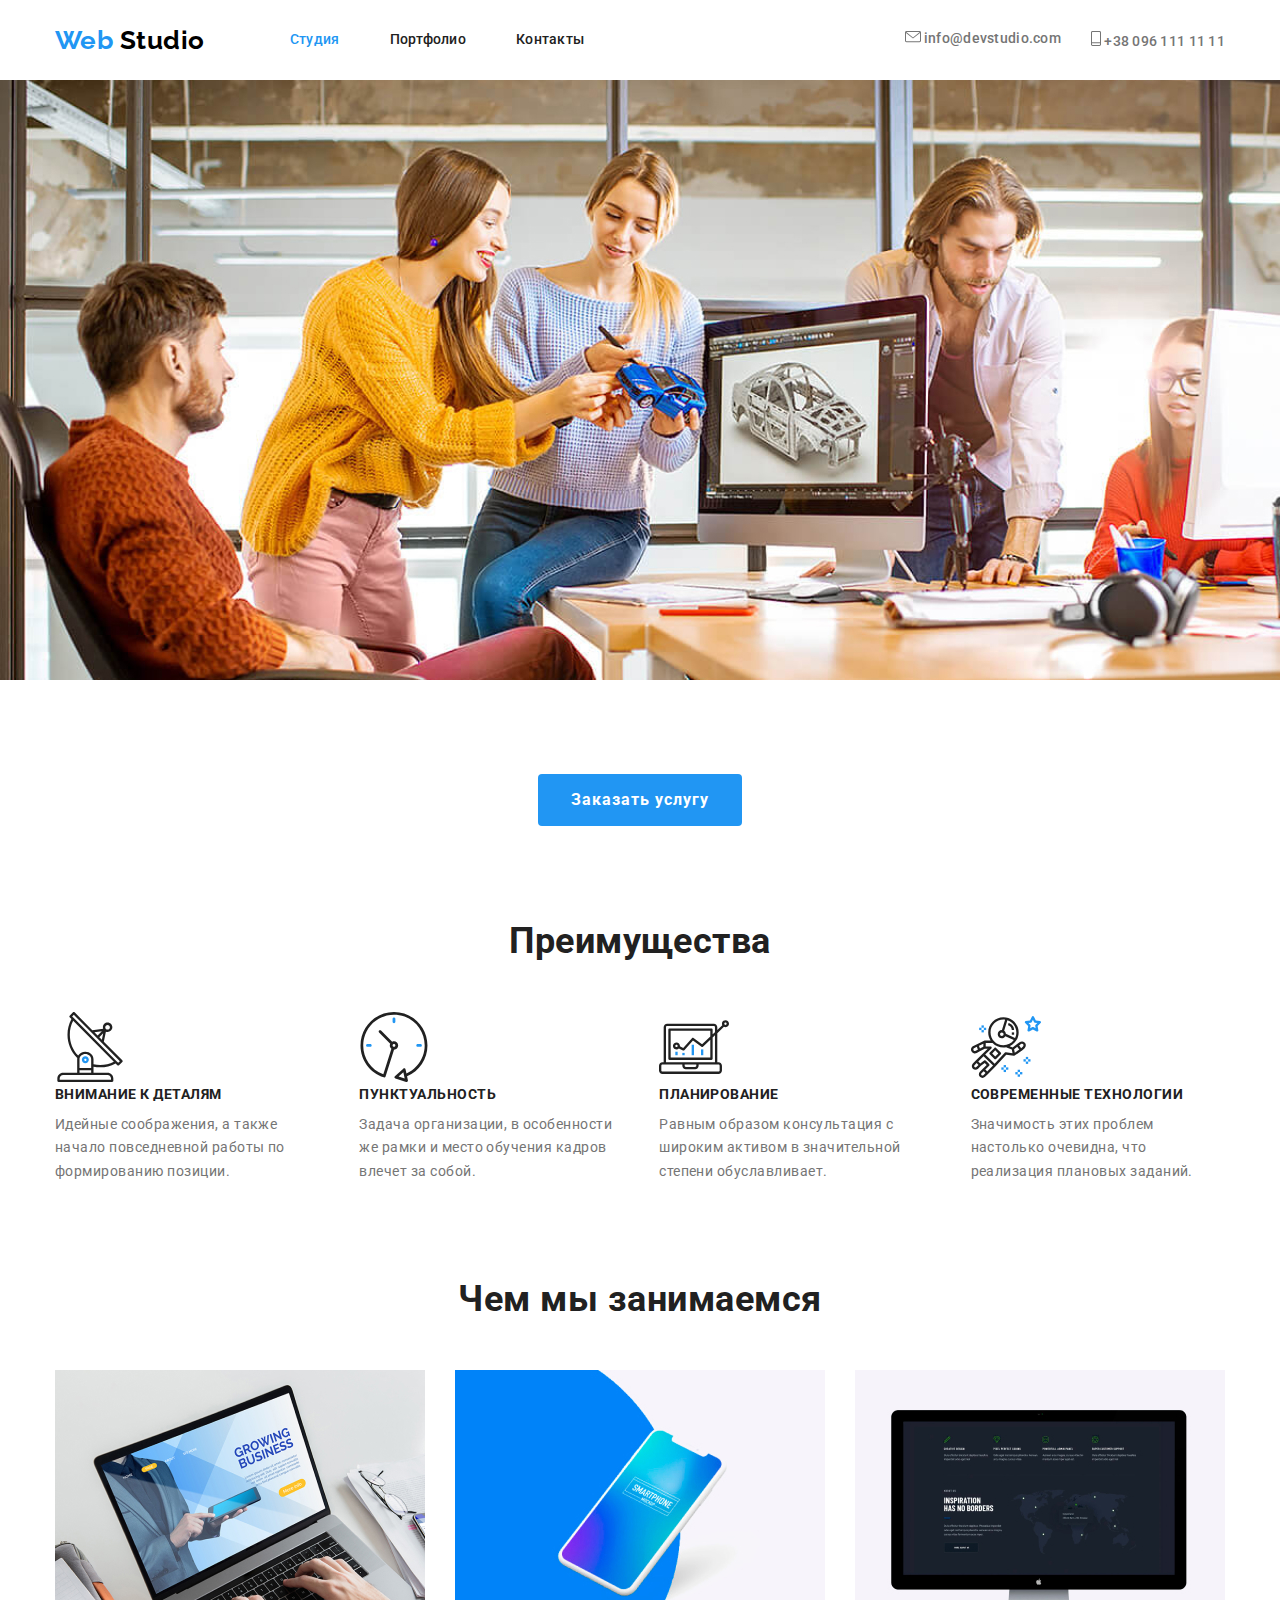
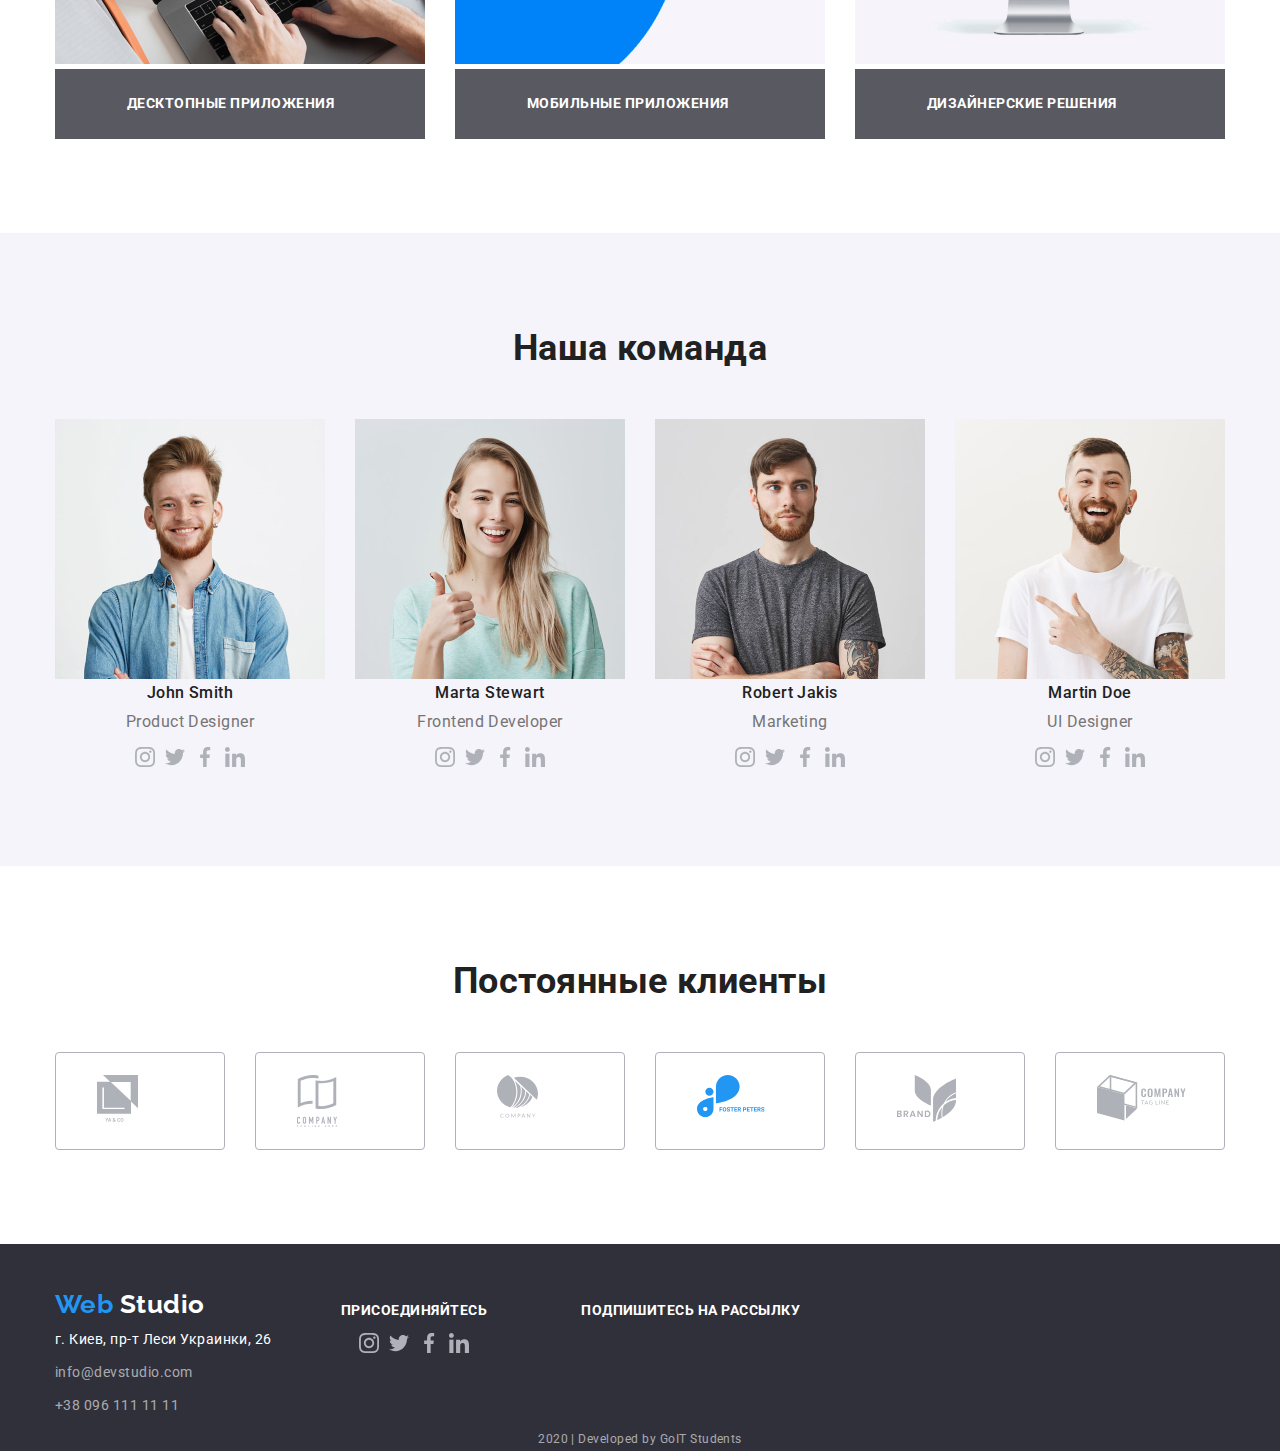
==== index.html @ 393dbb8f "Копия ДЗ-3" ====
<!DOCTYPE html>
<html lang="en">

<head>
    <meta charset="UTF-8">
    <meta name="viewport" content="width=device-width, initial-scale=1.0">
    <link
        href="https://fonts.googleapis.com/css2?family=Raleway:wght@400;700&family=Roboto:wght@400;500;700;900&display=swap"
        rel="stylesheet">
    <link rel="stylesheet"
        href="https://cdnjs.cloudflare.com/ajax/libs/modern-normalize/0.6.0/modern-normalize.min.css">
    <link rel="stylesheet" href="./css/styles.css">
    <title>Web Studio</title>
</head>

<body>
    <!--Шапка страницы-->
    <header>
        <!--Главная навигация-->
        <nav class="container main-nav">
            <a href="/" class="logo text"><span class="logo-accent">Web</span> Studio</a>
            <ul class="site-nav list">
                <li class="item"><a href="" class="link current text">Студия</a></li>
                <li class="item"><a href="./portfolio.html" class="link text">Портфолио</a></li>
                <li class="item"><a href="" class="link text">Контакты</a></li>
            </ul>
            <address class="address">
                <a href="mailto:info@devstudio.com" class="address-link text">
                    <img src="./images/envelope.svg" class="img" alt="e-mail">
                    info@devstudio.com</a>
                <a href="tel:+380961111111" class="address-link text">
                    <img src="./images/Vector.svg" class="img" alt="mobile">
                    +38 096 111 11 11
                </a>
            </address>
        </nav>
    </header>
    <!--Основной контент-->
    <main>
        <!--Блок с баннером-->
        <section class="banner">
            <img src="./images/banner.jpg" alt="banner" width="1600">
            <h1 class="banner-title">Эффективные решения для вашего бизнеса</h1>
            <a href="" class="button text">Заказать услугу</a>
        </section>
        <!--Блок с преимуществами-->
        <section class="section one-padding">
            <div class="container">
                <!--Скрытый заголовок-->
                <h2 class="section-title">Преимущества</h2>
                <ul class="feature-list list">
                    <li class="item">
                        <img src="./images/antenna.svg" alt="antenna">
                        <h3 class="title">Внимание к деталям</h3>
                        <p class="text">Идейные соображения, а также начало повседневной работы по формированию позиции.
                        </p>
                    </li>
                    <li class="item">
                        <img src="./images/clock.svg" alt="clock">
                        <h3 class="title">Пунктуальность</h3>
                        <p class="text">Задача организации, в особенности же рамки и место обучения кадров влечет за
                            собой.
                        </p>
                    </li>
                    <li class="item">
                        <img src="./images/diagram.svg" alt="diagram">
                        <h3 class="title">Планирование</h3>
                        <p class="text">Равным образом консультация с широким активом в значительной степени
                            обуславливает.
                        </p>
                    </li>
                    <li class="item">
                        <img src="./images/astronaut.svg" alt="astronaut">
                        <h3 class="title">Современные технологии</h3>
                        <p class="text">Значимость этих проблем настолько очевидна, что реализация плановых заданий.</p>
                    </li>
                </ul>
            </div>
        </section>
        <!--Блок Чем мы занимаемся-->
        <section class="section">
            <div class="container">
                <h2 class="section-title">Чем мы занимаемся</h2>
                <ul class="work-list list">
                    <li class="item">
                        <img src="./images/desktop.jpg" alt="desktop">
                        <h3 class="title">Десктопные приложения</h3>
                    </li>
                    <li class="item">
                        <img src="./images/mobile.jpg" alt="mobile">
                        <h3 class="title">Мобильные приложения</h3>
                    </li>
                    <li class="item">
                        <img src="./images/design.jpg" alt="design">
                        <h3 class="title">Дизайнерские решения</h3>
                    </li>
                </ul>
            </div>
        </section>
        <!--Блок Наша команда-->
        <section class="section background">
            <div class="container">
                <h2 class="section-title">Наша команда</h2>
                <ul class="team-list list">
                    <li class="item">
                        <img src="./images/Smith.jpg" alt="John Smith">
                        <p class="title">John Smith</p>
                        <p class="text">Product Designer</p>
                        <!--Список соц.сетей-->
                        <ul class="social-links list">
                            <li class="item">
                                <a href="https://www.instagram.com/" class="link">
                                    <img src="./images/instagram.svg" alt="instagram">
                                </a>
                            </li>
                            <li class="item">
                                <a href="https://twitter.com/" class="link">
                                    <img src="./images/twitter.svg" alt="twitter">
                                </a>
                            </li>
                            <li class="item">
                                <a href="https://facebook.com/" class="link">
                                    <img src="./images/facebook.svg" alt="facebook">
                                </a>
                            </li>
                            <li class="item">
                                <a href="https://linkedin.com/" class="link">
                                    <img src="./images/linkedin.svg" alt="linkedin">
                                </a>
                            </li>
                        </ul>
                    </li>
                    <li class="item">
                        <img src="./images/Stewart.jpg" alt="Marta Stewart">
                        <p class="title">Marta Stewart</p>
                        <p class="text">Frontend Developer</p>
                        <!--Список соц.сетей-->
                        <ul class="social-links list">
                            <li class="item">
                                <a href="https://www.instagram.com/" class="link">
                                    <img src="./images/instagram.svg" alt="instagram">
                                </a>
                            </li>
                            <li class="item">
                                <a href="https://twitter.com/" class="link">
                                    <img src="./images/twitter.svg" alt="twitter">
                                </a>
                            </li>
                            <li class="item">
                                <a href="https://facebook.com/" class="link">
                                    <img src="./images/facebook.svg" alt="facebook">
                                </a>
                            </li>
                            <li class="item">
                                <a href="https://linkedin.com/" class="link">
                                    <img src="./images/linkedin.svg" alt="linkedin">
                                </a>
                            </li>
                        </ul>
                    </li>
                    <li class="item">
                        <img src="./images/Jakis.jpg" alt="Robert Jakis">
                        <p class="title">Robert Jakis</p>
                        <p class="text">Marketing</p>
                        <!--Список соц.сетей-->
                        <ul class="social-links list">
                            <li class="item">
                                <a href="https://www.instagram.com/" class="link">
                                    <img src="./images/instagram.svg" alt="instagram">
                                </a>
                            </li>
                            <li class="item">
                                <a href="https://twitter.com/" class="link">
                                    <img src="./images/twitter.svg" alt="twitter">
                                </a>
                            </li>
                            <li class="item">
                                <a href="https://facebook.com/" class="link">
                                    <img src="./images/facebook.svg" alt="facebook">
                                </a>
                            </li>
                            <li class="item">
                                <a href="https://linkedin.com/" class="link">
                                    <img src="./images/linkedin.svg" alt="linkedin">
                                </a>
                            </li>
                        </ul>
                    </li>
                    <li class="item">
                        <img src="./images/Doe.jpg" alt="Martin Doe">
                        <p class="title">Martin Doe</p>
                        <p class="text">UI Designer</p>
                        <!--Список соц.сетей-->
                        <ul class="social-links list">
                            <li class="item">
                                <a href="https://www.instagram.com/" class="link">
                                    <img src="./images/instagram.svg" alt="instagram">
                                </a>
                            </li>
                            <li class="item">
                                <a href="https://twitter.com/" class="link">
                                    <img src="./images/twitter.svg" alt="twitter">
                                </a>
                            </li>
                            <li class="item">
                                <a href="https://facebook.com/" class="link">
                                    <img src="./images/facebook.svg" alt="facebook">
                                </a>
                            </li>
                            <li class="item">
                                <a href="https://linkedin.com/" class="link">
                                    <img src="./images/linkedin.svg" alt="linkedin">
                                </a>
                            </li>
                        </ul>
                    </li>
                </ul>
            </div>
        </section>
        <!--Блок Постоянные клиенты-->
        <section class="section">
            <div class="container">
                <h2 class="section-title">Постоянные клиенты</h2>
                <ul class="clients list">
                    <li class="item">
                        <img src="./images/logo1.svg" class="img" alt="logo1">
                    </li>
                    <li class="item">
                        <img src="./images/logo2.svg" class="img" alt="logo2">
                    </li>
                    <li class="item">
                        <img src="./images/logo3.svg" class="img" alt="logo3">
                    </li>
                    <li class="item">
                        <img src="./images/logo4.svg" class="img" alt="logo4">
                    </li>
                    <li class="item">
                        <img src="./images/logo5.svg" class="img" alt="logo5">
                    </li>
                    <li class="item">
                        <img src="./images/logo6.svg" class="img" alt="logo6">
                    </li>
                </ul>
            </div>
        </section>
    </main>
    <!--Подвал страницы-->
    <footer class="footer">
        <div class="container">
            <div class="footer-flex">
                <!--левая часть футера-->
                <div class="left">
                    <a href="/" class="footer-logo text"><span class="logo-accent">Web</span> Studio</a>
                    <address class="footer-adress">
                        г. Киев, пр-т Леси Украинки, 26
                    </address>
                    <address class="footer-adress">
                        <a href="mailto:info@devstudio.com" class="footer-address-link text">info@devstudio.com</a>
                    </address>
                    <address class="footer-adress">
                        <a href="tel:+380961111111" class="footer-address-link text">+38 096 111 11 11</a>
                    </address>
                </div>
                <!--Средняя часть футера-->
                <div class="middle">
                    <p class="footer-title">Присоединяйтесь</p>
                    <!--Список соц.сетей-->
                    <ul class="social-links list">
                        <li class="item">
                            <a href="https://www.instagram.com/" class="link">
                                <img src="./images/instagram.svg" alt="instagram">
                            </a>
                        </li>
                        <li class="item">
                            <a href="https://twitter.com/" class="link">
                                <img src="./images/twitter.svg" alt="twitter">
                            </a>
                        </li>
                        <li class="item">
                            <a href="https://facebook.com/" class="link">
                                <img src="./images/facebook.svg" alt="facebook">
                            </a>
                        </li>
                        <li class="item">
                            <a href="https://linkedin.com/" class="link">
                                <img src="./images/linkedin.svg" alt="linkedin">
                            </a>
                        </li>
                    </ul>
                </div>
                <!--Правая часть футера-->
                <div>
                    <p class="footer-title">Подпишитесь на рассылку</p>
                </div>
            </div>
            <p class="footer-text">2020 | Developed by GoIT Students</p>

        </div>
    </footer>
</body>

</html>
---- css/styles.css ----
/* цвет заголовков чёрный #212121; */
/* цвет текста #757575;*/
/* цвет заголовков белый, цвет текста на кнопках и основной цвет фона #FFFFFF;  */
/* акцент и цвет ховера #2196F3; */
/* вторичный цвет фона #F5F4FA; */
/* цвет футера #2F303A; */
/* прозрачный фон rgba(47, 48, 58, 0.8); */
/* цвет текста в футере rgba(255, 255, 255, 0.6); */

:root {
  --main-text-color: #757575;
  --primary-text-color-and-background: #ffffff;
  --title-text-color: #212121;
  --accent-button-and-hover-color: #2196f3;
  --background-color-second: #f5f4fa;
  --opacity-background-color: rgba(47, 48, 58, 0.8);
  --footer-color: #2f303a;
  --footer-text-color: rgba(255, 255, 255, 0.6);
}

body {
  margin: 0;
  background-color: var(--primary-text-color-and-background);
  color: var(--main-text-color);
  font-family: Roboto, sans-serif;
  letter-spacing: 0.03em;
}
/*Utilities*/
.container {
  margin-left: auto;
  margin-right: auto;
  padding-left: 15px;
  padding-right: 15px;
  width: 1200px;
  /*outline: 2px solid tomato;*/
}

.list {
  margin: 0;
  padding: 0;
  list-style: none;
}

.text {
  text-decoration: none;
}

/*logo*/
.logo {
  color: #000000;
  font-family: Raleway, sans-serif;
  font-weight: 700;
  font-size: 26px;
  line-height: 1.19;
}
.logo-accent {
  color: var(--accent-button-and-hover-color);
}

/*site navigation*/
.main-nav {
  display: flex;
  align-items: center;
}

.site-nav {
  display: flex;
  margin-left: 85px;
}
.site-nav .item + .item {
  margin-left: 50px;
}
/*
.site-nav .item:not(:last-child) {
  margin-right: 50px;
}
*/
.site-nav .link {
  display: block;
  padding-top: 32px;
  padding-bottom: 32px;

  color: var(--title-text-color);
  font-weight: 500;
  font-size: 14px;
  line-height: 1.14;
  letter-spacing: 0.02em;
}
.site-nav .link:hover,
.site-nav .link:focus {
  color: var(--accent-button-and-hover-color);
}
.site-nav .link.current {
  color: var(--accent-button-and-hover-color);
}

/*address*/
.address {
  display: flex;
  margin-left: auto;
}

.address-link {
  color: var(--main-text-color);
  font-style: normal;
  font-weight: 500;
  font-size: 14px;
  line-height: 1.14;
  letter-spacing: 0.02em;
}
.address-link:hover,
.address-link:focus {
  color: var(--accent-button-and-hover-color);
}

.address-link + .address-link {
  margin-left: 30px;
}

/*banner*/
.banner {
  text-align: center;
}

.banner-title {
  margin-top: 0;
  margin-bottom: 30px;

  color: var(--primary-text-color-and-background);

  font-weight: 900;
  font-size: 44px;
  line-height: 1.36;
  text-align: center;
  letter-spacing: 0.06em;
  text-transform: uppercase;

  /*outline: 2px solid tomato;*/
}
.button {
  display: inline-block;
  border: 1px solid transparent;
  border-radius: 4px;
  padding: 10px 32px;
  min-width: 200px;

  color: var(--primary-text-color-and-background);
  background-color: var(--accent-button-and-hover-color);

  font-weight: 700;
  font-size: 16px;
  line-height: 1.87;
  letter-spacing: 0.06em;
}

/*section*/
.section {
  padding-top: 94px;
  padding-bottom: 94px;
}

.section.one-padding {
  padding-top: 94px;
  padding-bottom: 0;
}

.section-title {
  margin-top: 0;
  margin-bottom: 50px;

  color: var(--title-text-color);
  font-weight: 700;
  font-size: 36px;
  line-height: 1.17;
  text-align: center;
}

/*features*/
.feature-list {
  display: flex;
}
.feature-list .item + .item {
  margin-left: 30px;
}
.feature-list .title {
  margin-top: 0;
  margin-bottom: 10px;

  color: var(--title-text-color);
  font-weight: 700;
  font-size: 14px;
  line-height: 1.14;
  text-transform: uppercase;
}
.feature-list .text {
  margin-top: 0;
  margin-bottom: 0;

  font-size: 14px;
  line-height: 1.71;
}

/*work*/
.work-list {
  display: flex;
}
.work-list .item + .item {
  margin-left: 30px;
}
.work-list .title {
  display: inline-block;
  margin-top: 0;
  margin-bottom: 0;
  padding: 27px 72px;
  min-width: 370px;

  color: var(--primary-text-color-and-background);
  background-color: var(--opacity-background-color);

  font-weight: 700;
  font-size: 14px;
  line-height: 1.14;
  text-transform: uppercase;
}

/*team*/
.section.background {
  background-color: var(--background-color-second);
}
.team-list {
  display: flex;
  text-align: center;
}
.team-list .item + .item {
  margin-left: 30px;
}
.team-list .title {
  margin-top: 0;
  margin-bottom: 10px;

  color: var(--title-text-color);

  font-weight: 500;
  font-size: 16px;
  line-height: 1.19;
}
.team-list .text {
  margin-top: 0;
  margin-bottom: 16px;

  font-size: 16px;
  line-height: 1.19;
}
/*social-links*/
.social-links {
  display: flex;
  justify-content: center;
}
.social-links .item + .item {
  margin-left: 10px;
}
.social-links .link {
  display: block;
}
.social-links .link:hover,
.social-links .link:focus {
  background-color: var(--accent-button-and-hover-color);
}

/*clients*/

.clients {
  display: flex;
}
.clients .item {
  display: block;
  min-width: 170px;
  padding: 22px 41px;
  border: 1px solid #afb1b8;
  border-radius: 4px;
}
.clients .item + .item {
  margin-left: 30px;
}

.clients .img {
  display: block;
}

/*footer*/
.footer {
  padding-top: 45px;
  color: var(--primary-text-color-and-background);
  background-color: var(--footer-color);
}
.footer-flex {
  display: flex;
}
.footer-flex .left {
  margin-right: 69px;
}
.footer-logo {
  display: block;
  margin-bottom: 8px;
  color: var(--primary-text-color-and-background);
  font-family: Raleway, sans-serif;
  font-weight: 700;
  font-size: 26px;
  line-height: 1.19;
}
.footer-adress {
  display: block;
  margin-bottom: 9px;
  font-style: normal;
  font-size: 14px;
  line-height: 1.71;
}
.footer-address-link {
  color: var(--footer-text-color);
}
.footer-address-link:hover,
.footer-address-link:focus {
  color: var(--accent-button-and-hover-color);
}
.footer-flex .middle {
  margin-right: 94px;
}
.footer-title {
  font-weight: 700;
  font-size: 14px;
  line-height: 1.14;
  text-transform: uppercase;
}
.footer-text {
  margin-top: 0;
  margin-bottom: 0;
  color: var(--footer-text-color);
  font-size: 12px;
  line-height: 2;
  text-align: center;
}

/*portfolio*/

/*filter*/
.filter {
  display: flex;
  justify-content: center;
  margin-bottom: 50px;
}

.btn {
  border: none;
  border-radius: 4px;
  padding: 6px 22px;
  color: var(--title-text-color);
  background-color: var(--background-color-second);
  font-family: inherit;
  font-weight: 500;
  font-size: 16px;
  line-height: 1.62;
  letter-spacing: inherit;
}
.btn:hover,
.btn:focus {
  color: var(--primary-text-color-and-background);
  background-color: var(--accent-button-and-hover-color);
}

.btn.active {
  background-color: var(--accent-button-and-hover-color);
}
.filter .item + .item {
  margin-left: 8px;
}

/*projects*/

.projects {
  display: flex;
  flex-wrap: wrap;
}
.projects .item {
  width: calc((100% - 60px) / 3);
  margin-right: 30px;
  margin-bottom: 30px;
}
.projects .item:nth-child(3n) {
  margin-right: 0;
}
.projects .item:nth-last-child(-n + 3) {
  margin-bottom: 0;
}
/*Alternarive*/
/*
.projects .item:not(:nth-child(3n))
.projects .item:not(:nth-last-child(-n + 3))

*/
.projects-title {
  margin-top: 0;
  margin-bottom: 4px;

  color: var(--title-text-color);

  font-weight: 700;
  font-size: 18px;
  line-height: 2;
  letter-spacing: 0.06em;
}
.projects-filter {
  margin-top: 0;
  margin-bottom: 0;

  color: var(--main-text-color);
  font-size: 16px;
  line-height: 1.87;
}
.projects-text {
  display: none;
  margin-top: 0;
  margin-bottom: 0;

  color: var(--primary-text-color-and-background);
  font-size: 18px;
  line-height: 1.56;
}
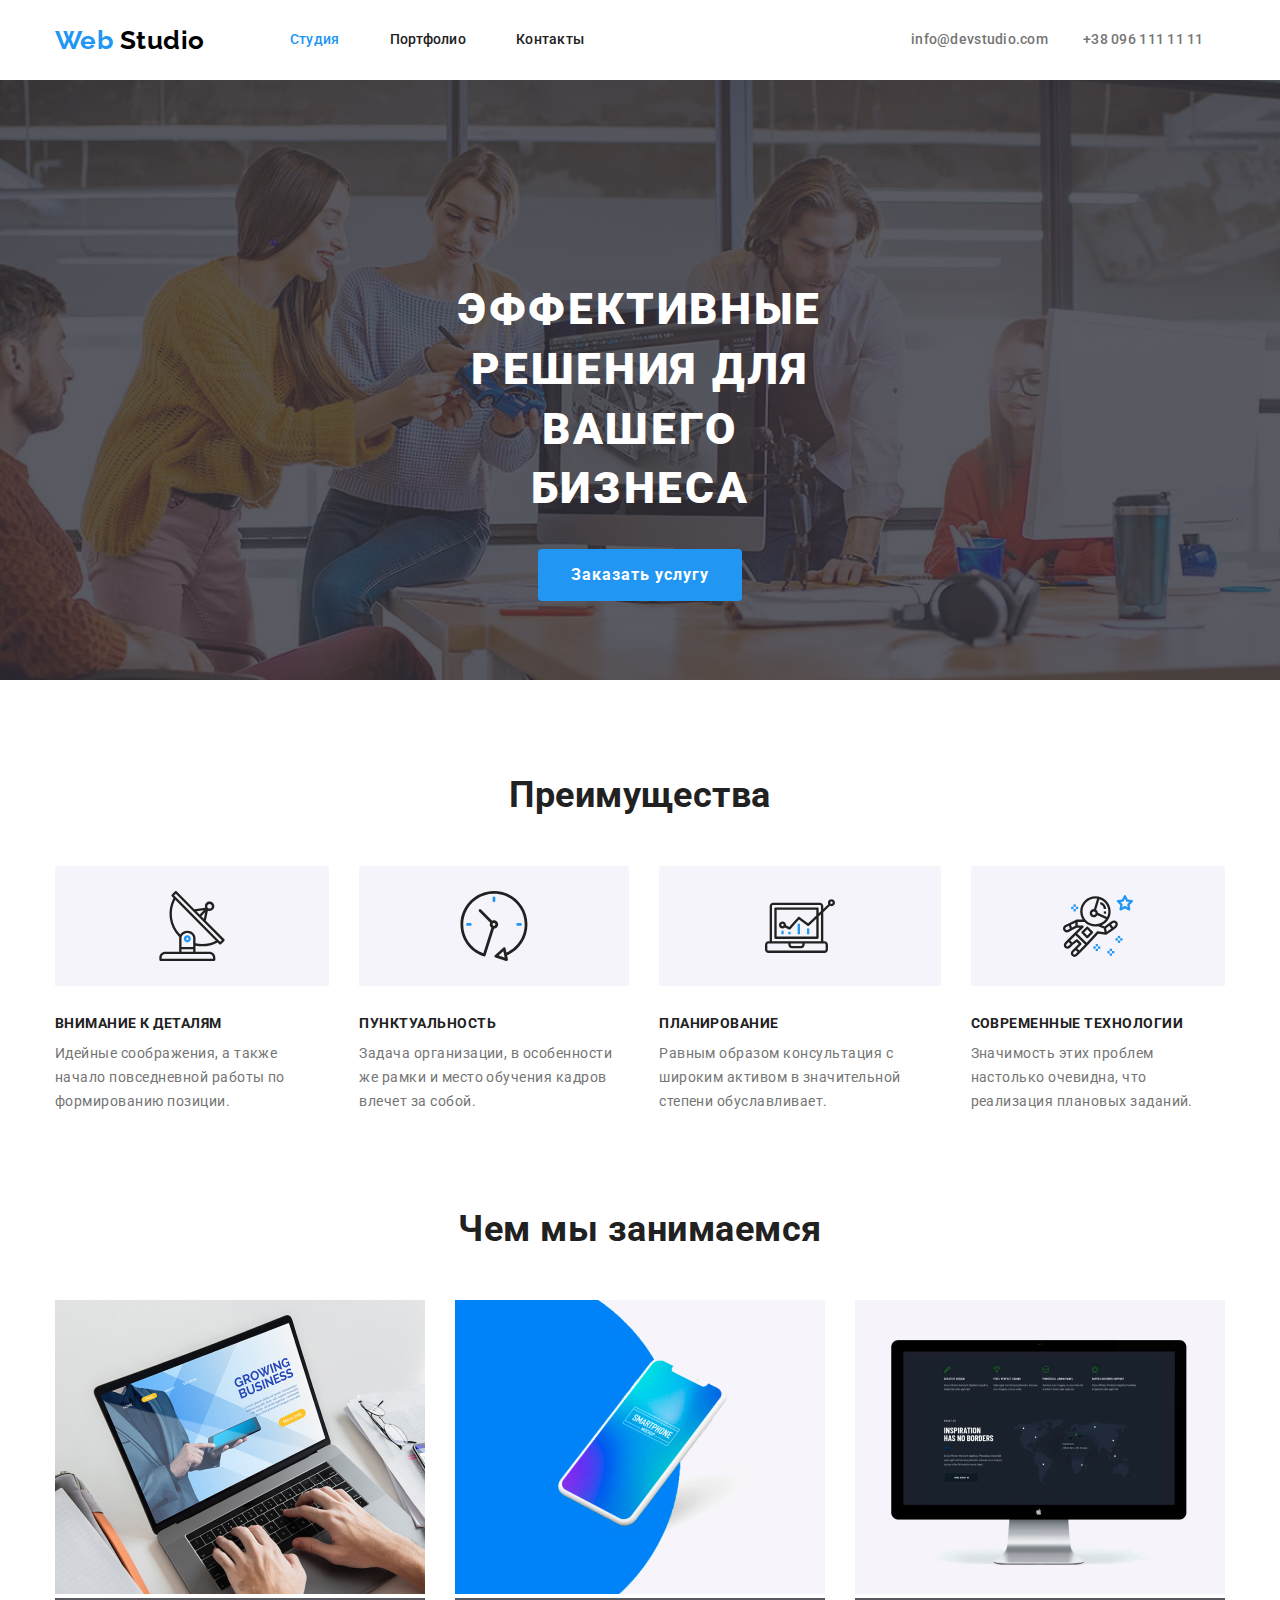
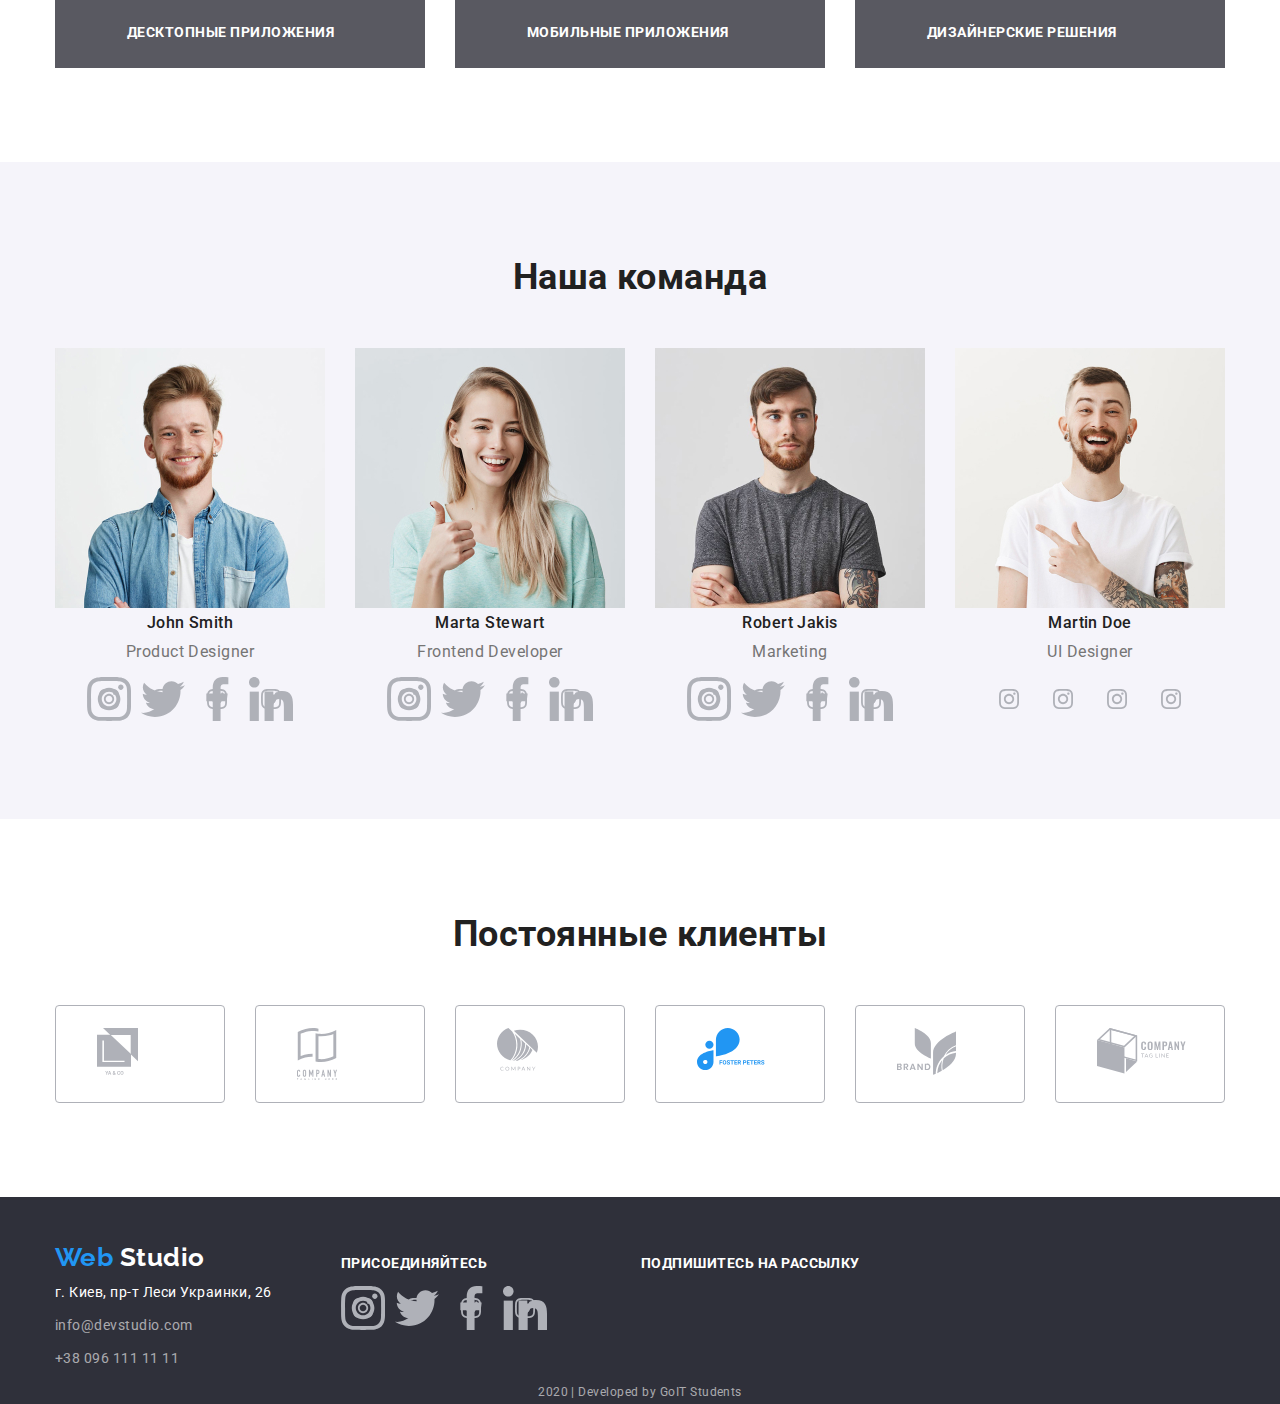
==== commit 45fc1fa4: "оформление" ====
--- a/index.html
+++ b/index.html
@@ -25,11 +25,14 @@
                 <li class="item"><a href="" class="link text">Контакты</a></li>
             </ul>
             <address class="address">
+                <svg class="icon-mail">
+                    <use href="./image"></use>
+                </svg>
                 <a href="mailto:info@devstudio.com" class="address-link text">
-                    <img src="./images/envelope.svg" class="img" alt="e-mail">
+                    <!-- <img src="./images/envelope.svg" class="img" alt="e-mail">-->
                     info@devstudio.com</a>
                 <a href="tel:+380961111111" class="address-link text">
-                    <img src="./images/Vector.svg" class="img" alt="mobile">
+                    <!-- <img src="./images/Vector.svg" class="img" alt="mobile">-->
                     +38 096 111 11 11
                 </a>
             </address>
@@ -39,9 +42,11 @@
     <main>
         <!--Блок с баннером-->
         <section class="banner">
-            <img src="./images/banner.jpg" alt="banner" width="1600">
-            <h1 class="banner-title">Эффективные решения для вашего бизнеса</h1>
-            <a href="" class="button text">Заказать услугу</a>
+            <div class="overlay">
+                <!--<img src="./images/banner.jpg" alt="banner" width="1600">-->
+                <h1 class="banner-title">Эффективные решения для вашего бизнеса</h1>
+                <a href="" class="button text">Заказать услугу</a>
+            </div>
         </section>
         <!--Блок с преимуществами-->
         <section class="section one-padding">
@@ -49,28 +54,28 @@
                 <!--Скрытый заголовок-->
                 <h2 class="section-title">Преимущества</h2>
                 <ul class="feature-list list">
-                    <li class="item">
-                        <img src="./images/antenna.svg" alt="antenna">
+                    <li class="item icon-antenna">
+                        <!--<img src="./images/antenna.svg" alt="antenna">-->
                         <h3 class="title">Внимание к деталям</h3>
                         <p class="text">Идейные соображения, а также начало повседневной работы по формированию позиции.
                         </p>
                     </li>
-                    <li class="item">
-                        <img src="./images/clock.svg" alt="clock">
+                    <li class="item icon-clock">
+                        <!--<img src="./images/clock.svg" alt="clock">-->
                         <h3 class="title">Пунктуальность</h3>
                         <p class="text">Задача организации, в особенности же рамки и место обучения кадров влечет за
                             собой.
                         </p>
                     </li>
-                    <li class="item">
-                        <img src="./images/diagram.svg" alt="diagram">
+                    <li class="item icon-diagram">
+                        <!--<img src="./images/diagram.svg" alt="diagram">-->
                         <h3 class="title">Планирование</h3>
                         <p class="text">Равным образом консультация с широким активом в значительной степени
                             обуславливает.
                         </p>
                     </li>
-                    <li class="item">
-                        <img src="./images/astronaut.svg" alt="astronaut">
+                    <li class="item icon-astronaut">
+                        <!--<img src="./images/astronaut.svg" alt="astronaut">-->
                         <h3 class="title">Современные технологии</h3>
                         <p class="text">Значимость этих проблем настолько очевидна, что реализация плановых заданий.</p>
                     </li>
@@ -194,22 +199,22 @@
                         <ul class="social-links list">
                             <li class="item">
                                 <a href="https://www.instagram.com/" class="link">
-                                    <img src="./images/instagram.svg" alt="instagram">
+                                    <!--<img src="./images/instagram.svg" alt="instagram">-->
                                 </a>
                             </li>
                             <li class="item">
                                 <a href="https://twitter.com/" class="link">
-                                    <img src="./images/twitter.svg" alt="twitter">
+                                    <!--<img src="./images/twitter.svg" alt="twitter">-->
                                 </a>
                             </li>
                             <li class="item">
                                 <a href="https://facebook.com/" class="link">
-                                    <img src="./images/facebook.svg" alt="facebook">
+                                    <!--<img src="./images/facebook.svg" alt="facebook">-->
                                 </a>
                             </li>
                             <li class="item">
                                 <a href="https://linkedin.com/" class="link">
-                                    <img src="./images/linkedin.svg" alt="linkedin">
+                                    <!--<img src="./images/linkedin.svg" alt="linkedin">-->
                                 </a>
                             </li>
                         </ul>
--- a/css/styles.css
+++ b/css/styles.css
@@ -98,9 +98,12 @@
 .address {
   display: flex;
   margin-left: auto;
+  align-items: center;
 }
 
 .address-link {
+  display: flex;
+  min-width: 142px;
   color: var(--main-text-color);
   font-style: normal;
   font-weight: 500;
@@ -108,6 +111,7 @@
   line-height: 1.14;
   letter-spacing: 0.02em;
 }
+
 .address-link:hover,
 .address-link:focus {
   color: var(--accent-button-and-hover-color);
@@ -117,14 +121,40 @@
   margin-left: 30px;
 }
 
+.icon-mail {
+  display: flex;
+  width: 16px;
+  height: 11px;
+  margin-right: 10px;
+}
+
 /*banner*/
 .banner {
   text-align: center;
 }
 
+.banner .overlay {
+  height: 600px;
+  max-width: 1600px;
+  margin-left: auto;
+  margin-right: auto;
+  background-image: linear-gradient(
+      to right,
+      var(--opacity-background-color),
+      var(--opacity-background-color)
+    ),
+    url(../images/banner-resize.jpg);
+  background-repeat: no-repeat;
+  background-position: center;
+  background-size: cover;
+}
+
 .banner-title {
   margin-top: 0;
   margin-bottom: 30px;
+  padding-top: 200px;
+  padding-left: 452px;
+  padding-right: 452px;
 
   color: var(--primary-text-color-and-background);
 
@@ -138,7 +168,7 @@
   /*outline: 2px solid tomato;*/
 }
 .button {
-  display: inline-block;
+  display: inline-flex;
   border: 1px solid transparent;
   border-radius: 4px;
   padding: 10px 32px;
@@ -179,6 +209,34 @@
 .feature-list {
   display: flex;
 }
+
+.feature-list .item::before {
+  display: flex;
+  content: "";
+  height: 120px;
+  margin-bottom: 30px;
+  background-size: 70px;
+  background-repeat: no-repeat;
+  background-position: center;
+  /*outline: 2px solid tomato;*/
+  background-color: var(--background-color-second);
+}
+.icon-antenna::before {
+  background-image: url(../images/antenna.svg);
+}
+
+.icon-clock::before {
+  background-image: url(../images/clock.svg);
+}
+
+.icon-diagram::before {
+  background-image: url(../images/diagram.svg);
+}
+
+.icon-astronaut::before {
+  background-image: url(../images/astronaut.svg);
+}
+
 .feature-list .item + .item {
   margin-left: 30px;
 }
@@ -260,7 +318,14 @@
   margin-left: 10px;
 }
 .social-links .link {
-  display: block;
+  display: inline-flex;
+  height: 44px;
+  width: 44px;
+  background-image: url(../images/instagram.svg);
+  background-size: 20px;
+  background-repeat: no-repeat;
+  background-position: center;
+  border-radius: 50%;
 }
 .social-links .link:hover,
 .social-links .link:focus {
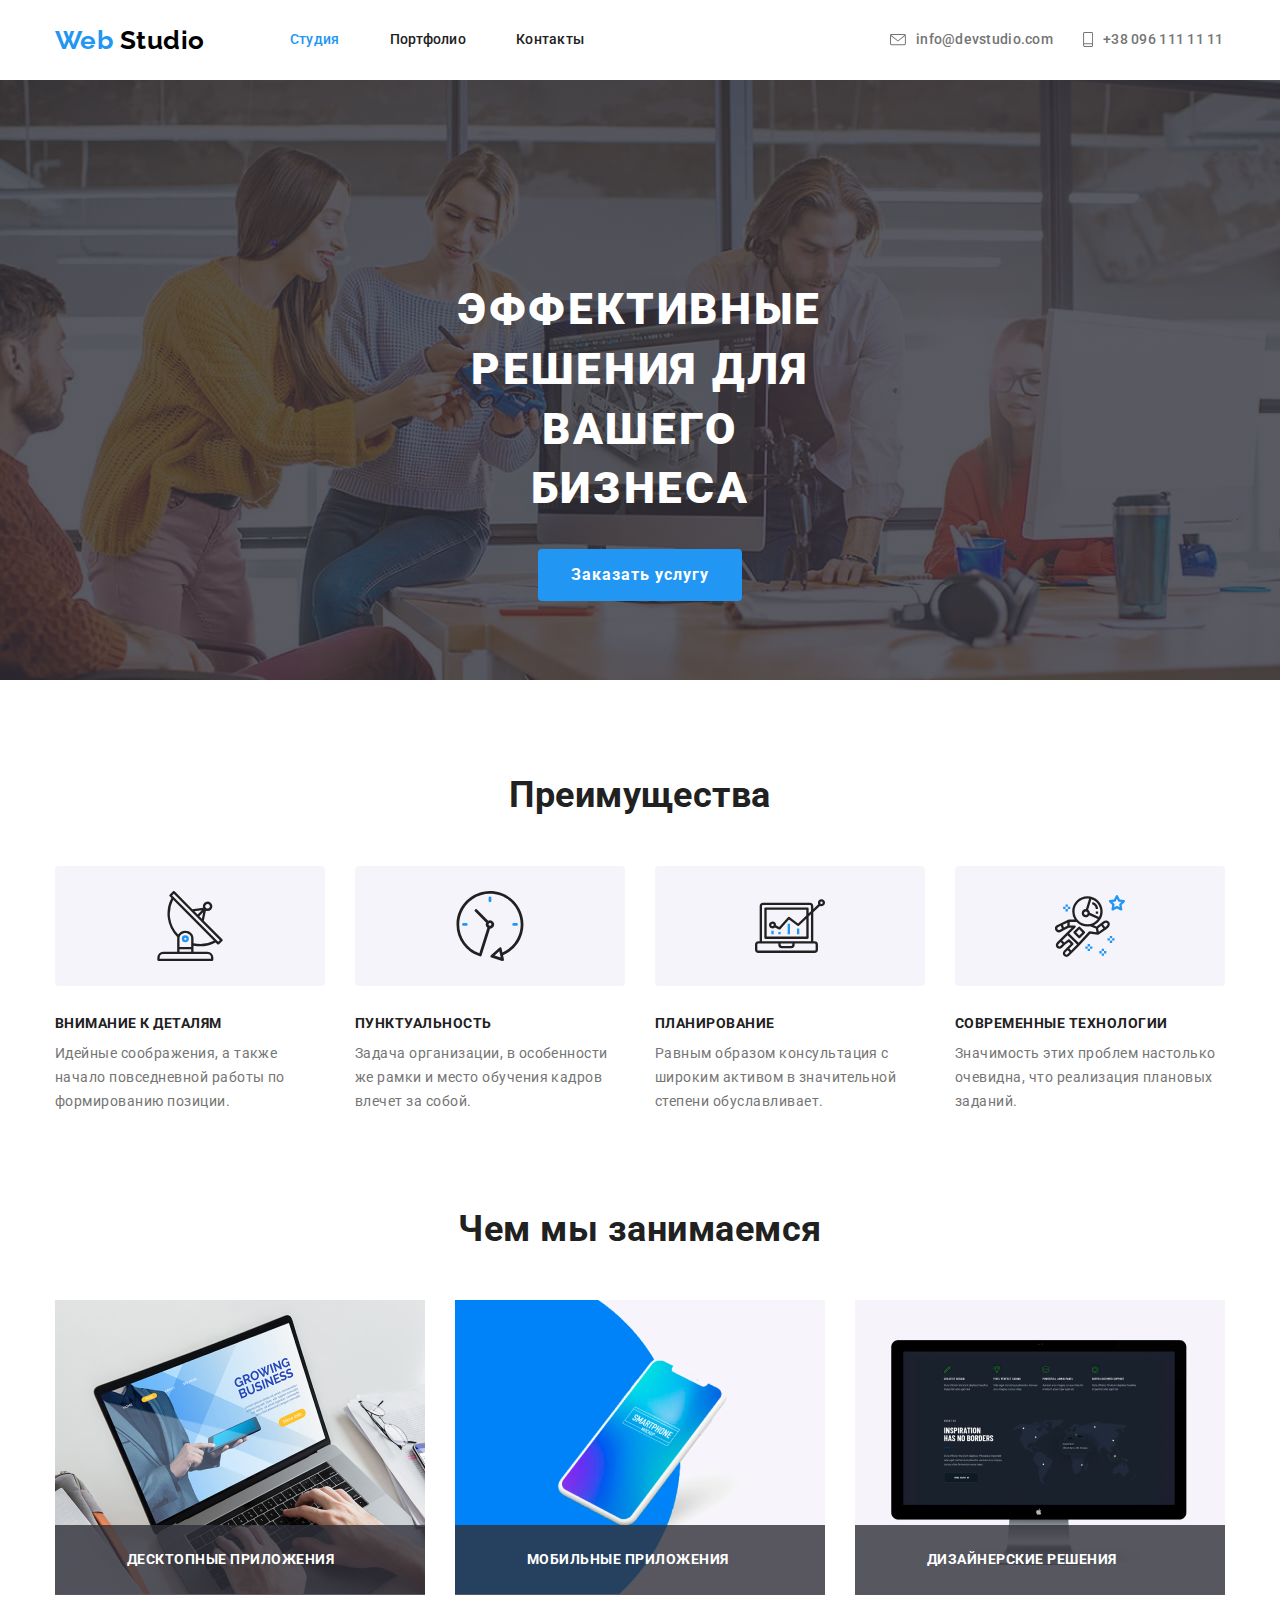
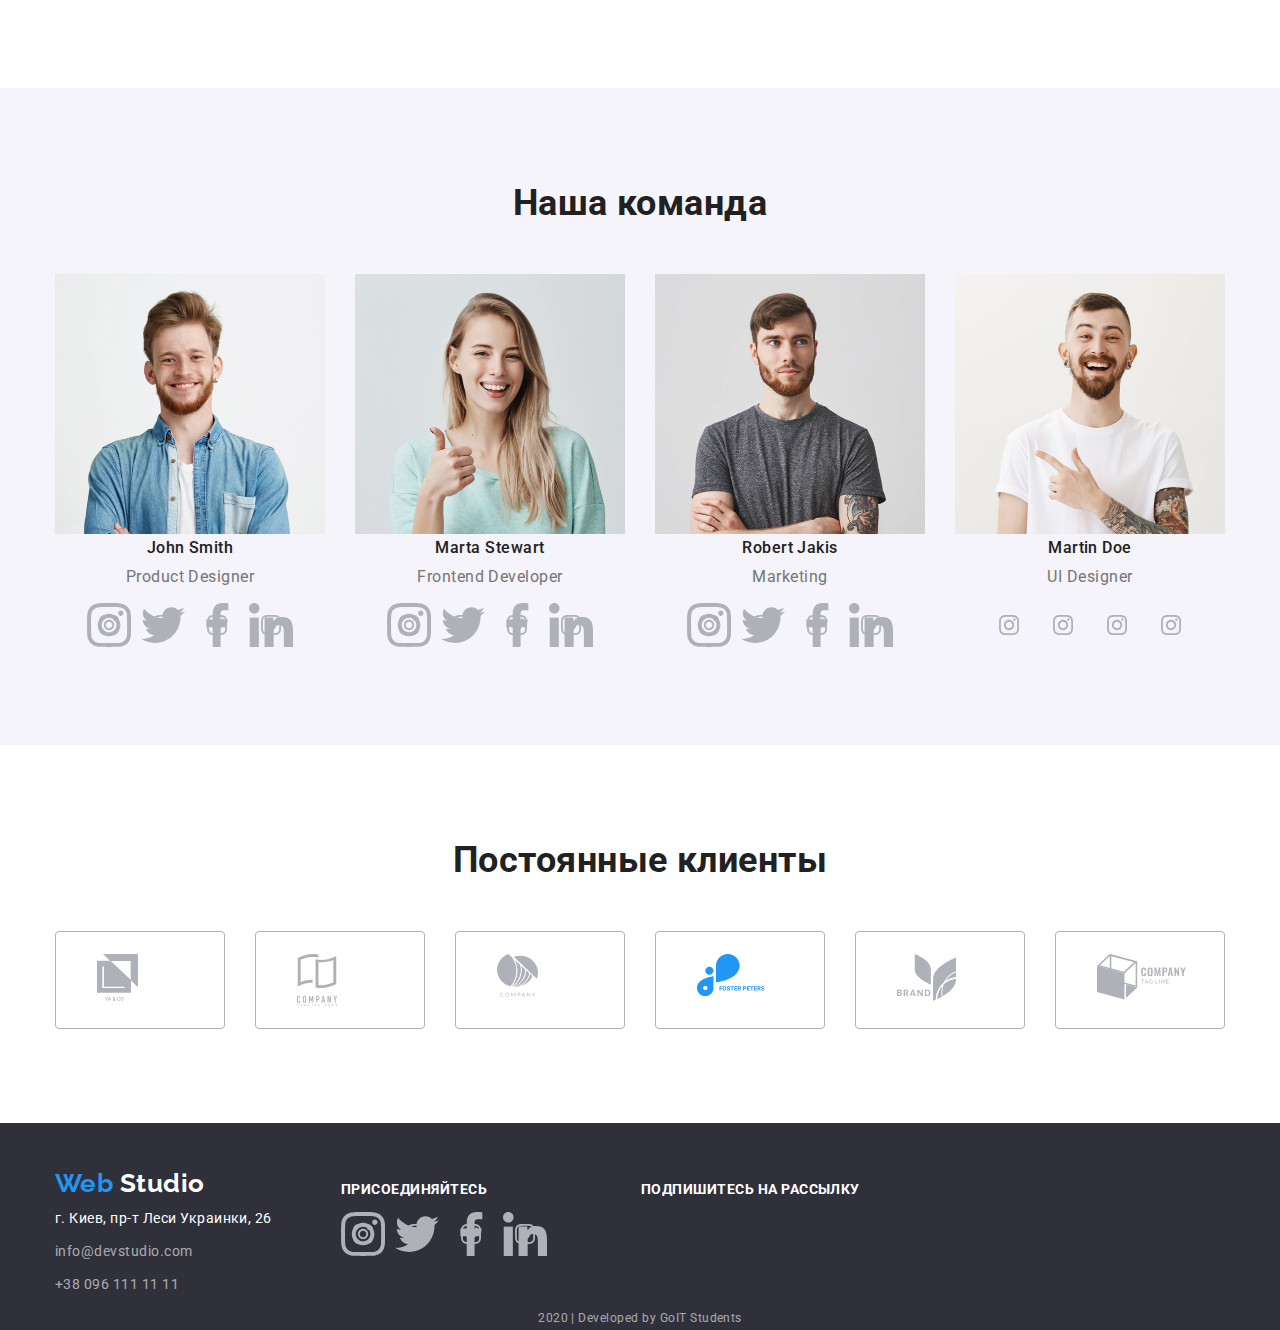
==== commit 334f9dcc: "промежуток" ====
--- a/index.html
+++ b/index.html
@@ -25,13 +25,16 @@
                 <li class="item"><a href="" class="link text">Контакты</a></li>
             </ul>
             <address class="address">
-                <svg class="icon-mail">
-                    <use href="./image"></use>
-                </svg>
                 <a href="mailto:info@devstudio.com" class="address-link text">
+                    <svg class="icon-mail">
+                        <use href="./images/sprite.svg#icon-e-mail"></use>
+                    </svg>
                     <!-- <img src="./images/envelope.svg" class="img" alt="e-mail">-->
                     info@devstudio.com</a>
                 <a href="tel:+380961111111" class="address-link text">
+                    <svg class="icon-mobile">
+                        <use href="./images/sprite.svg#icon-mobile"></use>
+                    </svg>
                     <!-- <img src="./images/Vector.svg" class="img" alt="mobile">-->
                     +38 096 111 11 11
                 </a>
@@ -43,7 +46,6 @@
         <!--Блок с баннером-->
         <section class="banner">
             <div class="overlay">
-                <!--<img src="./images/banner.jpg" alt="banner" width="1600">-->
                 <h1 class="banner-title">Эффективные решения для вашего бизнеса</h1>
                 <a href="" class="button text">Заказать услугу</a>
             </div>
@@ -54,28 +56,44 @@
                 <!--Скрытый заголовок-->
                 <h2 class="section-title">Преимущества</h2>
                 <ul class="feature-list list">
-                    <li class="item icon-antenna">
-                        <!--<img src="./images/antenna.svg" alt="antenna">-->
+                    <li class="item">
+                        <div class="icon">
+                            <svg class="icon-feature">
+                                <use href="./images/sprite.svg#icon-antenna"></use>
+                            </svg>
+                        </div>
                         <h3 class="title">Внимание к деталям</h3>
                         <p class="text">Идейные соображения, а также начало повседневной работы по формированию позиции.
                         </p>
                     </li>
-                    <li class="item icon-clock">
-                        <!--<img src="./images/clock.svg" alt="clock">-->
+                    <li class="item">
+                        <div class="icon">
+                            <svg class="icon-feature">
+                                <use href="./images/sprite.svg#icon-clock"></use>
+                            </svg>
+                        </div>
                         <h3 class="title">Пунктуальность</h3>
                         <p class="text">Задача организации, в особенности же рамки и место обучения кадров влечет за
                             собой.
                         </p>
                     </li>
-                    <li class="item icon-diagram">
-                        <!--<img src="./images/diagram.svg" alt="diagram">-->
+                    <li class="item">
+                        <div class="icon">
+                            <svg class="icon-feature">
+                                <use href="./images/sprite.svg#icon-diagram"></use>
+                            </svg>
+                        </div>
                         <h3 class="title">Планирование</h3>
                         <p class="text">Равным образом консультация с широким активом в значительной степени
                             обуславливает.
                         </p>
                     </li>
-                    <li class="item icon-astronaut">
-                        <!--<img src="./images/astronaut.svg" alt="astronaut">-->
+                    <li class="item">
+                        <div class="icon">
+                            <svg class="icon-feature">
+                                <use href="./images/sprite.svg#icon-astronaut"></use>
+                            </svg>
+                        </div>
                         <h3 class="title">Современные технологии</h3>
                         <p class="text">Значимость этих проблем настолько очевидна, что реализация плановых заданий.</p>
                     </li>
@@ -88,16 +106,19 @@
                 <h2 class="section-title">Чем мы занимаемся</h2>
                 <ul class="work-list list">
                     <li class="item">
-                        <img src="./images/desktop.jpg" alt="desktop">
-                        <h3 class="title">Десктопные приложения</h3>
-                    </li>
-                    <li class="item">
-                        <img src="./images/mobile.jpg" alt="mobile">
-                        <h3 class="title">Мобильные приложения</h3>
-                    </li>
-                    <li class="item">
-                        <img src="./images/design.jpg" alt="design">
-                        <h3 class="title">Дизайнерские решения</h3>
+                        <div class="photo1">
+                            <h3 class="title">Десктопные приложения</h3>
+                        </div>
+                    </li>
+                    <li class="item">
+                        <div class="photo2">
+                            <h3 class="title">Мобильные приложения</h3>
+                        </div>
+                    </li>
+                    <li class="item">
+                        <div class="photo3">
+                            <h3 class="title">Дизайнерские решения</h3>
+                        </div>
                     </li>
                 </ul>
             </div>
--- a/css/styles.css
+++ b/css/styles.css
@@ -76,7 +76,7 @@
 }
 */
 .site-nav .link {
-  display: block;
+  display: flex;
   padding-top: 32px;
   padding-bottom: 32px;
 
@@ -103,7 +103,9 @@
 
 .address-link {
   display: flex;
+  align-items: center;
   min-width: 142px;
+  height: 16px;
   color: var(--main-text-color);
   font-style: normal;
   font-weight: 500;
@@ -122,12 +124,25 @@
 }
 
 .icon-mail {
-  display: flex;
   width: 16px;
-  height: 11px;
+  height: 12px;
   margin-right: 10px;
 }
 
+.icon-mail:hover {
+  --color3: var(--accent-button-and-hover-color);
+  cursor: pointer;
+}
+.icon-mobile {
+  width: 10px;
+  height: 15px;
+  margin-right: 10px;
+}
+
+.icon-mobile:hover {
+  --color3: var(--accent-button-and-hover-color);
+  cursor: pointer;
+}
 /*banner*/
 .banner {
   text-align: center;
@@ -210,7 +225,20 @@
   display: flex;
 }
 
-.feature-list .item::before {
+.icon {
+  padding: 25px 100px;
+  margin-bottom: 30px;
+  border-radius: 4px;
+  background-color: var(--background-color-second);
+}
+
+.icon-feature {
+  display: flex;
+  width: 70px;
+  height: 70px;
+}
+
+/*.feature-list .item::before {
   display: flex;
   content: "";
   height: 120px;
@@ -218,7 +246,6 @@
   background-size: 70px;
   background-repeat: no-repeat;
   background-position: center;
-  /*outline: 2px solid tomato;*/
   background-color: var(--background-color-second);
 }
 .icon-antenna::before {
@@ -236,7 +263,7 @@
 .icon-astronaut::before {
   background-image: url(../images/astronaut.svg);
 }
-
+*/
 .feature-list .item + .item {
   margin-left: 30px;
 }
@@ -262,12 +289,27 @@
 .work-list {
   display: flex;
 }
+.photo1 {
+  max-width: 370px;
+  height: 294px;
+  background-image: url(../images/desktop.jpg);
+}
+.photo2 {
+  max-width: 370px;
+  height: 294px;
+  background-image: url(../images/mobile.jpg);
+}
+.photo3 {
+  max-width: 370px;
+  height: 294px;
+  background-image: url(../images/design.jpg);
+}
 .work-list .item + .item {
   margin-left: 30px;
 }
 .work-list .title {
-  display: inline-block;
-  margin-top: 0;
+  display: inline-flex;
+  margin-top: 225px;
   margin-bottom: 0;
   padding: 27px 72px;
   min-width: 370px;
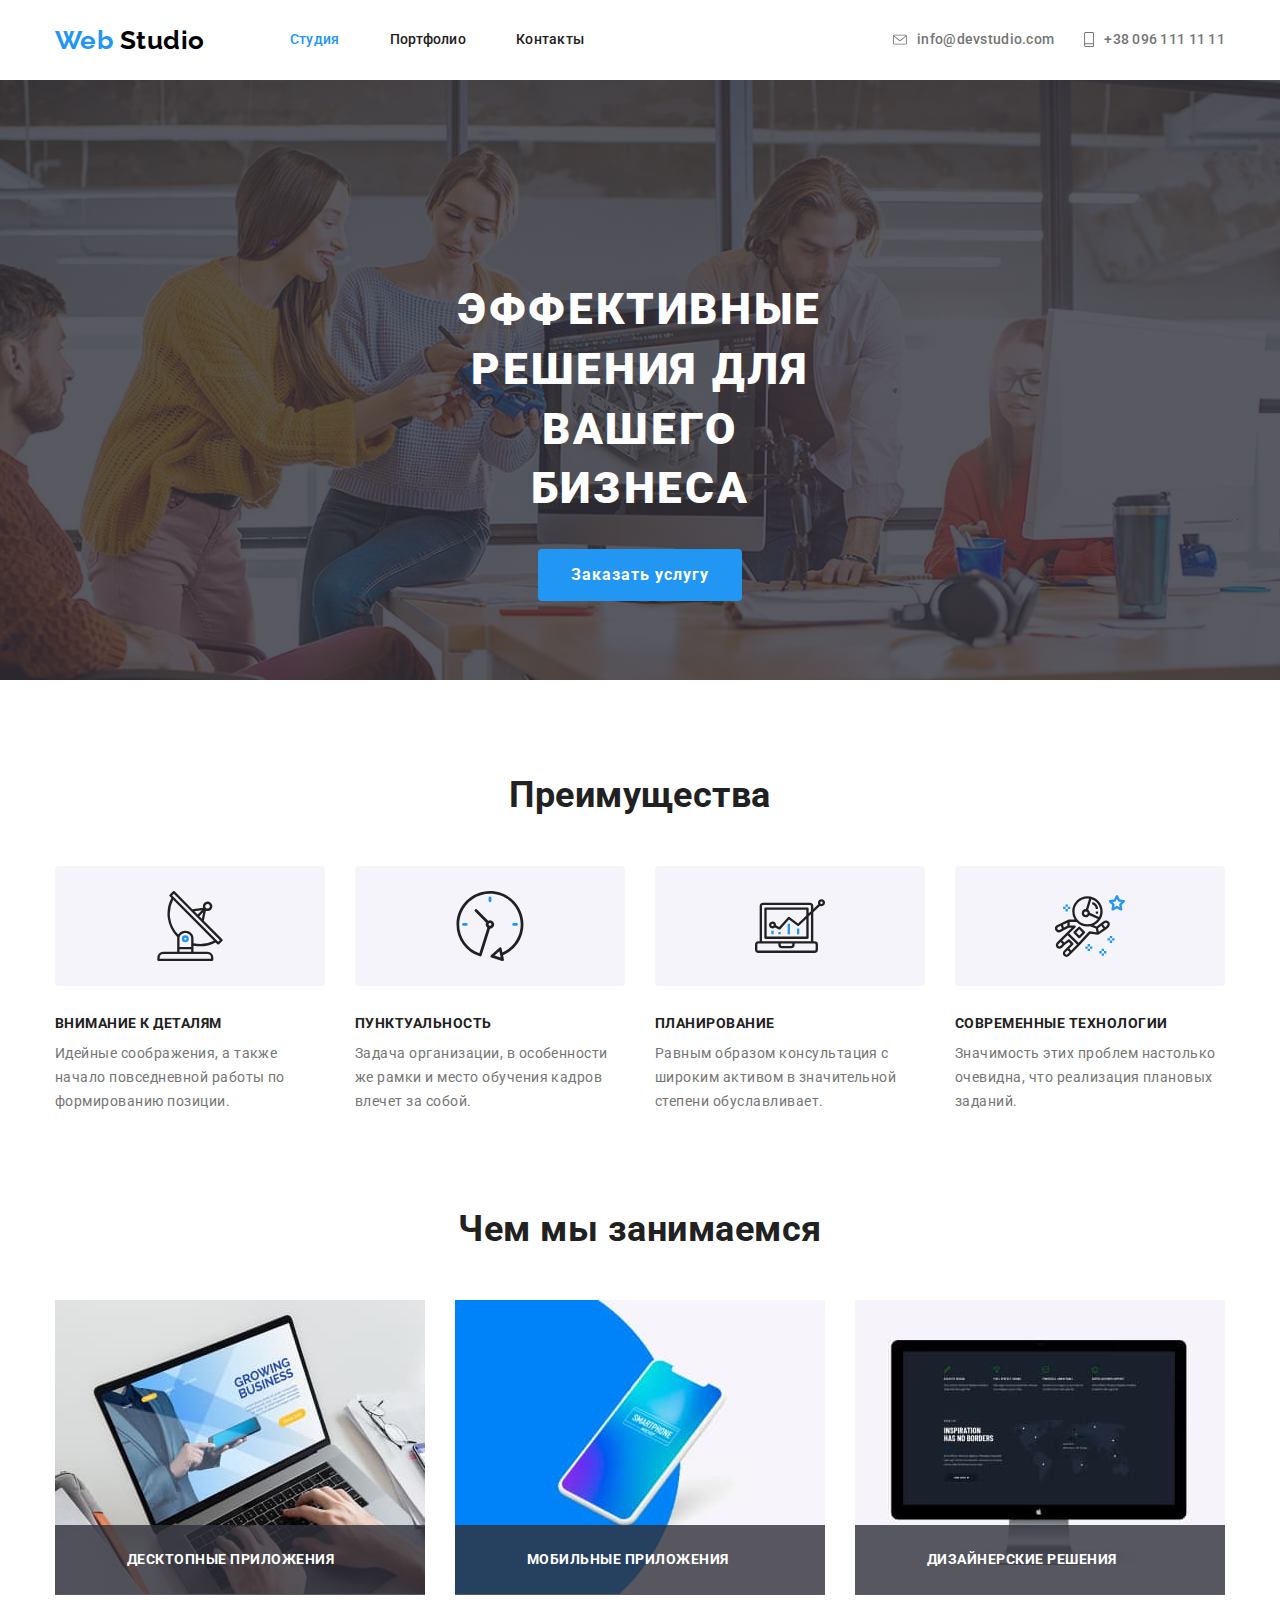
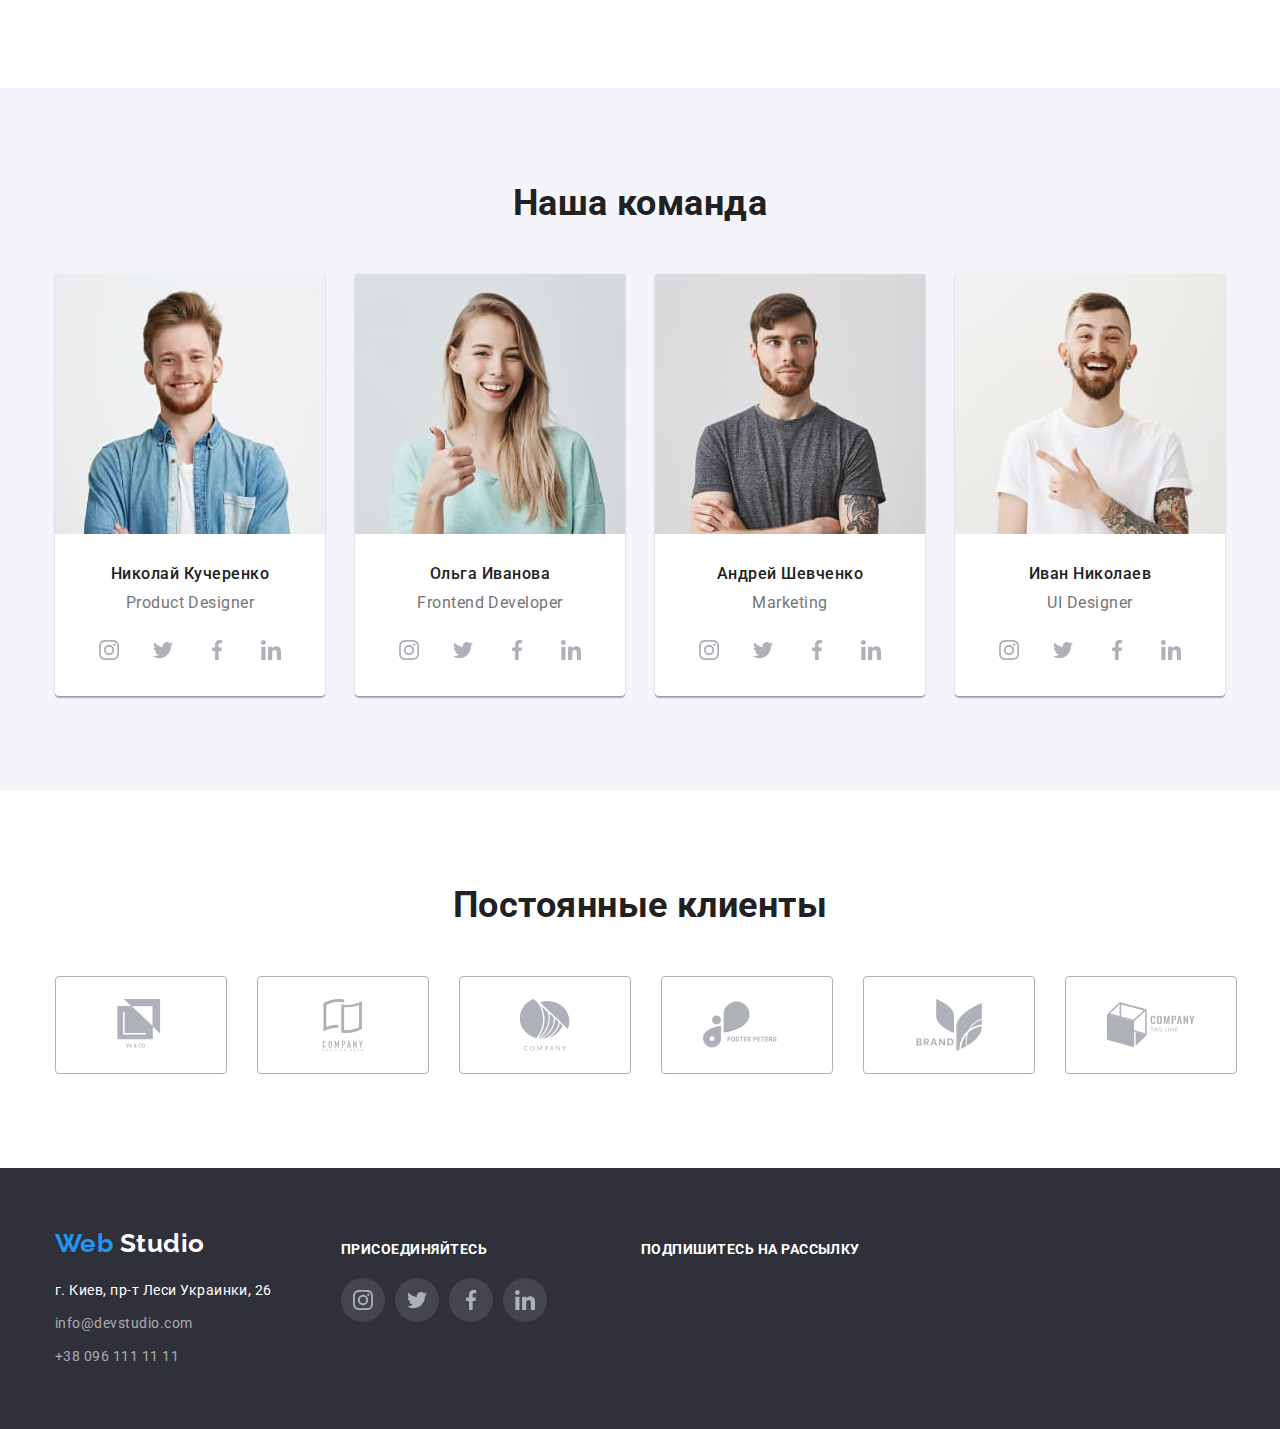
==== commit edfd2645: "HW-4-final" ====
--- a/index.html
+++ b/index.html
@@ -29,13 +29,11 @@
                     <svg class="icon-mail">
                         <use href="./images/sprite.svg#icon-e-mail"></use>
                     </svg>
-                    <!-- <img src="./images/envelope.svg" class="img" alt="e-mail">-->
                     info@devstudio.com</a>
                 <a href="tel:+380961111111" class="address-link text">
                     <svg class="icon-mobile">
                         <use href="./images/sprite.svg#icon-mobile"></use>
                     </svg>
-                    <!-- <img src="./images/Vector.svg" class="img" alt="mobile">-->
                     +38 096 111 11 11
                 </a>
             </address>
@@ -128,114 +126,142 @@
             <div class="container">
                 <h2 class="section-title">Наша команда</h2>
                 <ul class="team-list list">
-                    <li class="item">
-                        <img src="./images/Smith.jpg" alt="John Smith">
-                        <p class="title">John Smith</p>
+                    <li class="item product-designer">
+                        <p class="title">Николай Кучеренко</p>
                         <p class="text">Product Designer</p>
                         <!--Список соц.сетей-->
                         <ul class="social-links list">
-                            <li class="item">
+                            <li class="links">
                                 <a href="https://www.instagram.com/" class="link">
-                                    <img src="./images/instagram.svg" alt="instagram">
-                                </a>
-                            </li>
-                            <li class="item">
+                                    <svg class="icon-links">
+                                        <use href="./images/sprite.svg#icon-instagram"></use>
+                                    </svg>
+                                </a>
+                            </li>
+                            <li class="links">
                                 <a href="https://twitter.com/" class="link">
-                                    <img src="./images/twitter.svg" alt="twitter">
-                                </a>
-                            </li>
-                            <li class="item">
+                                    <svg class="icon-links">
+                                        <use href="./images/sprite.svg#icon-twitter"></use>
+                                    </svg>
+                                </a>
+                            </li>
+                            <li class="links">
                                 <a href="https://facebook.com/" class="link">
-                                    <img src="./images/facebook.svg" alt="facebook">
-                                </a>
-                            </li>
-                            <li class="item">
+                                    <svg class="icon-links">
+                                        <use href="./images/sprite.svg#icon-facebook"></use>
+                                    </svg>
+                                </a>
+                            </li>
+                            <li class="links">
                                 <a href="https://linkedin.com/" class="link">
-                                    <img src="./images/linkedin.svg" alt="linkedin">
+                                    <svg class="icon-links">
+                                        <use href="./images/sprite.svg#icon-linkedin"></use>
+                                    </svg>
                                 </a>
                             </li>
                         </ul>
                     </li>
-                    <li class="item">
-                        <img src="./images/Stewart.jpg" alt="Marta Stewart">
-                        <p class="title">Marta Stewart</p>
+                    <li class="item frontend-developer">
+                        <p class="title">Ольга Иванова</p>
                         <p class="text">Frontend Developer</p>
                         <!--Список соц.сетей-->
                         <ul class="social-links list">
-                            <li class="item">
+                            <li class="links">
                                 <a href="https://www.instagram.com/" class="link">
-                                    <img src="./images/instagram.svg" alt="instagram">
-                                </a>
-                            </li>
-                            <li class="item">
+                                    <svg class="icon-links">
+                                        <use href="./images/sprite.svg#icon-instagram"></use>
+                                    </svg>
+                                </a>
+                            </li>
+                            <li class="links">
                                 <a href="https://twitter.com/" class="link">
-                                    <img src="./images/twitter.svg" alt="twitter">
-                                </a>
-                            </li>
-                            <li class="item">
+                                    <svg class="icon-links">
+                                        <use href="./images/sprite.svg#icon-twitter"></use>
+                                    </svg>
+                                </a>
+                            </li>
+                            <li class="links">
                                 <a href="https://facebook.com/" class="link">
-                                    <img src="./images/facebook.svg" alt="facebook">
-                                </a>
-                            </li>
-                            <li class="item">
+                                    <svg class="icon-links">
+                                        <use href="./images/sprite.svg#icon-facebook"></use>
+                                    </svg>
+                                </a>
+                            </li>
+                            <li class="links">
                                 <a href="https://linkedin.com/" class="link">
-                                    <img src="./images/linkedin.svg" alt="linkedin">
+                                    <svg class="icon-links">
+                                        <use href="./images/sprite.svg#icon-linkedin"></use>
+                                    </svg>
                                 </a>
                             </li>
                         </ul>
                     </li>
-                    <li class="item">
-                        <img src="./images/Jakis.jpg" alt="Robert Jakis">
-                        <p class="title">Robert Jakis</p>
+                    <li class="item marketing">
+                        <p class="title">Андрей Шевченко</p>
                         <p class="text">Marketing</p>
                         <!--Список соц.сетей-->
                         <ul class="social-links list">
-                            <li class="item">
+                            <li class="links">
                                 <a href="https://www.instagram.com/" class="link">
-                                    <img src="./images/instagram.svg" alt="instagram">
-                                </a>
-                            </li>
-                            <li class="item">
+                                    <svg class="icon-links">
+                                        <use href="./images/sprite.svg#icon-instagram"></use>
+                                    </svg>
+                                </a>
+                            </li>
+                            <li class="links">
                                 <a href="https://twitter.com/" class="link">
-                                    <img src="./images/twitter.svg" alt="twitter">
-                                </a>
-                            </li>
-                            <li class="item">
+                                    <svg class="icon-links">
+                                        <use href="./images/sprite.svg#icon-twitter"></use>
+                                    </svg>
+                                </a>
+                            </li>
+                            <li class="links">
                                 <a href="https://facebook.com/" class="link">
-                                    <img src="./images/facebook.svg" alt="facebook">
-                                </a>
-                            </li>
-                            <li class="item">
+                                    <svg class="icon-links">
+                                        <use href="./images/sprite.svg#icon-facebook"></use>
+                                    </svg>
+                                </a>
+                            </li>
+                            <li class="links">
                                 <a href="https://linkedin.com/" class="link">
-                                    <img src="./images/linkedin.svg" alt="linkedin">
+                                    <svg class="icon-links">
+                                        <use href="./images/sprite.svg#icon-linkedin"></use>
+                                    </svg>
                                 </a>
                             </li>
                         </ul>
                     </li>
-                    <li class="item">
-                        <img src="./images/Doe.jpg" alt="Martin Doe">
-                        <p class="title">Martin Doe</p>
+                    <li class="item ui-designer">
+                        <p class="title">Иван Николаев</p>
                         <p class="text">UI Designer</p>
                         <!--Список соц.сетей-->
                         <ul class="social-links list">
-                            <li class="item">
+                            <li class="links">
                                 <a href="https://www.instagram.com/" class="link">
-                                    <!--<img src="./images/instagram.svg" alt="instagram">-->
-                                </a>
-                            </li>
-                            <li class="item">
+                                    <svg class="icon-links">
+                                        <use href="./images/sprite.svg#icon-instagram"></use>
+                                    </svg>
+                                </a>
+                            </li>
+                            <li class="links">
                                 <a href="https://twitter.com/" class="link">
-                                    <!--<img src="./images/twitter.svg" alt="twitter">-->
-                                </a>
-                            </li>
-                            <li class="item">
+                                    <svg class="icon-links">
+                                        <use href="./images/sprite.svg#icon-twitter"></use>
+                                    </svg>
+                                </a>
+                            </li>
+                            <li class="links">
                                 <a href="https://facebook.com/" class="link">
-                                    <!--<img src="./images/facebook.svg" alt="facebook">-->
-                                </a>
-                            </li>
-                            <li class="item">
+                                    <svg class="icon-links">
+                                        <use href="./images/sprite.svg#icon-facebook"></use>
+                                    </svg>
+                                </a>
+                            </li>
+                            <li class="links">
                                 <a href="https://linkedin.com/" class="link">
-                                    <!--<img src="./images/linkedin.svg" alt="linkedin">-->
+                                    <svg class="icon-links">
+                                        <use href="./images/sprite.svg#icon-linkedin"></use>
+                                    </svg>
                                 </a>
                             </li>
                         </ul>
@@ -249,22 +275,46 @@
                 <h2 class="section-title">Постоянные клиенты</h2>
                 <ul class="clients list">
                     <li class="item">
-                        <img src="./images/logo1.svg" class="img" alt="logo1">
-                    </li>
-                    <li class="item">
-                        <img src="./images/logo2.svg" class="img" alt="logo2">
-                    </li>
-                    <li class="item">
-                        <img src="./images/logo3.svg" class="img" alt="logo3">
-                    </li>
-                    <li class="item">
-                        <img src="./images/logo4.svg" class="img" alt="logo4">
-                    </li>
-                    <li class="item">
-                        <img src="./images/logo5.svg" class="img" alt="logo5">
-                    </li>
-                    <li class="item">
-                        <img src="./images/logo6.svg" class="img" alt="logo6">
+                        <a href="/" class="client-link">
+                            <svg class="icon-clients">
+                                <use href="./images/sprite.svg#icon-logo1"></use>
+                            </svg>
+                        </a>
+                    </li>
+                    <li class="item">
+                        <a href="/" class="client-link">
+                            <svg class="icon-clients">
+                                <use href="./images/sprite.svg#icon-logo2"></use>
+                            </svg>
+                        </a>
+                    </li>
+                    <li class="item">
+                        <a href="/" class="client-link">
+                            <svg class="icon-clients">
+                                <use href="./images/sprite.svg#icon-logo3"></use>
+                            </svg>
+                        </a>
+                    </li>
+                    <li class="item">
+                        <a href="/" class="client-link">
+                            <svg class="icon-clients">
+                                <use href="./images/sprite.svg#icon-logo4"></use>
+                            </svg>
+                        </a>
+                    </li>
+                    <li class="item">
+                        <a href="/" class="client-link">
+                            <svg class="icon-clients">
+                                <use href="./images/sprite.svg#icon-logo5"></use>
+                            </svg>
+                        </a>
+                    </li>
+                    <li class="item">
+                        <a href="/" class="client-link">
+                            <svg class="icon-clients">
+                                <use href="./images/sprite.svg#icon-logo6"></use>
+                            </svg>
+                        </a>
                     </li>
                 </ul>
             </div>
@@ -292,24 +342,32 @@
                     <p class="footer-title">Присоединяйтесь</p>
                     <!--Список соц.сетей-->
                     <ul class="social-links list">
-                        <li class="item">
-                            <a href="https://www.instagram.com/" class="link">
-                                <img src="./images/instagram.svg" alt="instagram">
+                        <li class="links">
+                            <a href="https://www.instagram.com/" class="footer-link">
+                                <svg class="icon-links">
+                                    <use href="./images/sprite.svg#icon-instagram"></use>
+                                </svg>
                             </a>
                         </li>
-                        <li class="item">
-                            <a href="https://twitter.com/" class="link">
-                                <img src="./images/twitter.svg" alt="twitter">
+                        <li class="links">
+                            <a href="https://twitter.com/" class="footer-link">
+                                <svg class="icon-links">
+                                    <use href="./images/sprite.svg#icon-twitter"></use>
+                                </svg>
                             </a>
                         </li>
-                        <li class="item">
-                            <a href="https://facebook.com/" class="link">
-                                <img src="./images/facebook.svg" alt="facebook">
+                        <li class="links">
+                            <a href="https://facebook.com/" class="footer-link">
+                                <svg class="icon-links">
+                                    <use href="./images/sprite.svg#icon-facebook"></use>
+                                </svg>
                             </a>
                         </li>
-                        <li class="item">
-                            <a href="https://linkedin.com/" class="link">
-                                <img src="./images/linkedin.svg" alt="linkedin">
+                        <li class="links">
+                            <a href="https://linkedin.com/" class="footer-link">
+                                <svg class="icon-links">
+                                    <use href="./images/sprite.svg#icon-linkedin"></use>
+                                </svg>
                             </a>
                         </li>
                     </ul>
@@ -319,7 +377,6 @@
                     <p class="footer-title">Подпишитесь на рассылку</p>
                 </div>
             </div>
-            <p class="footer-text">2020 | Developed by GoIT Students</p>
 
         </div>
     </footer>
--- a/css/styles.css
+++ b/css/styles.css
@@ -104,7 +104,7 @@
 .address-link {
   display: flex;
   align-items: center;
-  min-width: 142px;
+  max-width: 161px;
   height: 16px;
   color: var(--main-text-color);
   font-style: normal;
@@ -114,13 +114,14 @@
   letter-spacing: 0.02em;
 }
 
+.address-link + .address-link {
+  margin-left: 30px;
+}
+
 .address-link:hover,
 .address-link:focus {
   color: var(--accent-button-and-hover-color);
-}
-
-.address-link + .address-link {
-  margin-left: 30px;
+  --color3: var(--accent-button-and-hover-color);
 }
 
 .icon-mail {
@@ -129,20 +130,12 @@
   margin-right: 10px;
 }
 
-.icon-mail:hover {
-  --color3: var(--accent-button-and-hover-color);
-  cursor: pointer;
-}
 .icon-mobile {
   width: 10px;
   height: 15px;
   margin-right: 10px;
 }
 
-.icon-mobile:hover {
-  --color3: var(--accent-button-and-hover-color);
-  cursor: pointer;
-}
 /*banner*/
 .banner {
   text-align: center;
@@ -158,7 +151,7 @@
       var(--opacity-background-color),
       var(--opacity-background-color)
     ),
-    url(../images/banner-resize.jpg);
+    url(../images/banner.jpg);
   background-repeat: no-repeat;
   background-position: center;
   background-size: cover;
@@ -329,7 +322,41 @@
 }
 .team-list {
   display: flex;
-  text-align: center;
+}
+
+.team-list .item {
+  display: flex;
+  flex-direction: column;
+  align-items: center;
+  max-width: 270px;
+  height: 422px;
+  background-color: var(--primary-text-color-and-background);
+  box-shadow: 0px 2px 1px rgba(0, 0, 0, 0.2), 0px 1px 1px rgba(0, 0, 0, 0.14),
+    0px 1px 3px rgba(0, 0, 0, 0.12);
+  border-radius: 0px 0px 4px 4px;
+}
+
+.team-list .item::before {
+  display: flex;
+  content: "";
+  height: 260px;
+  width: 270px;
+  margin-bottom: 30px;
+  background-repeat: no-repeat;
+}
+.product-designer::before {
+  background-image: url(../images/Kucherenko.jpg);
+}
+
+.frontend-developer::before {
+  background-image: url(../images/Ivanova.jpg);
+}
+
+.marketing::before {
+  background-image: url(../images/Schevchenko.jpg);
+}
+.ui-designer::before {
+  background-image: url(../images/Nikolaev.jpg);
 }
 .team-list .item + .item {
   margin-left: 30px;
@@ -354,23 +381,34 @@
 /*social-links*/
 .social-links {
   display: flex;
-  justify-content: center;
-}
-.social-links .item + .item {
-  margin-left: 10px;
-}
+}
+
 .social-links .link {
   display: inline-flex;
+  align-items: center;
+  justify-content: center;
+  width: 44px;
   height: 44px;
-  width: 44px;
-  background-image: url(../images/instagram.svg);
-  background-size: 20px;
-  background-repeat: no-repeat;
-  background-position: center;
   border-radius: 50%;
-}
+  box-shadow: none;
+}
+
+.icon-links {
+  display: flex;
+  width: 20px;
+  height: 20px;
+}
+
+.social-links .links:not(:last-child) {
+  margin-right: 10px;
+}
+
 .social-links .link:hover,
 .social-links .link:focus {
+  border-radius: 50%;
+  box-shadow: none;
+  cursor: pointer;
+  --color4: #ffffff;
   background-color: var(--accent-button-and-hover-color);
 }
 
@@ -379,24 +417,39 @@
 .clients {
   display: flex;
 }
-.clients .item {
-  display: block;
+.client-link {
+  display: flex;
+  align-items: center;
+  justify-content: center;
   min-width: 170px;
   padding: 22px 41px;
   border: 1px solid #afb1b8;
   border-radius: 4px;
 }
-.clients .item + .item {
+
+.client-link:hover,
+.client-link:focus {
+  border: 1px solid var(--accent-button-and-hover-color);
+  cursor: pointer;
+  --color4: var(--accent-button-and-hover-color);
+}
+.item + .item {
   margin-left: 30px;
 }
-
-.clients .img {
-  display: block;
+.icon-clients {
+  max-width: 88px;
+  max-height: 52px;
+}
+.icon-clients:hover,
+.icon-clients:focus {
+  cursor: pointer;
+  --color4: var(--accent-button-and-hover-color);
 }
 
 /*footer*/
 .footer {
-  padding-top: 45px;
+  padding-top: 60px;
+  padding-bottom: 60px;
   color: var(--primary-text-color-and-background);
   background-color: var(--footer-color);
 }
@@ -408,7 +461,7 @@
 }
 .footer-logo {
   display: block;
-  margin-bottom: 8px;
+  margin-bottom: 20px;
   color: var(--primary-text-color-and-background);
   font-family: Raleway, sans-serif;
   font-weight: 700;
@@ -417,11 +470,14 @@
 }
 .footer-adress {
   display: block;
-  margin-bottom: 9px;
   font-style: normal;
   font-size: 14px;
   line-height: 1.71;
 }
+.footer-adress:not(:last-child) {
+  margin-bottom: 9px;
+}
+
 .footer-address-link {
   color: var(--footer-text-color);
 }
@@ -437,14 +493,27 @@
   font-size: 14px;
   line-height: 1.14;
   text-transform: uppercase;
-}
-.footer-text {
-  margin-top: 0;
-  margin-bottom: 0;
-  color: var(--footer-text-color);
-  font-size: 12px;
-  line-height: 2;
-  text-align: center;
+  margin-bottom: 20px;
+}
+
+.social-links .footer-link {
+  display: inline-flex;
+  align-items: center;
+  justify-content: center;
+  width: 44px;
+  height: 44px;
+  border-radius: 50%;
+  box-shadow: none;
+  background-color: rgba(255, 255, 255, 0.1);
+}
+
+.social-links .footer-link:hover,
+.social-links .footer-link:focus {
+  border-radius: 50%;
+  box-shadow: none;
+  cursor: pointer;
+  --color4: #ffffff;
+  background-color: var(--accent-button-and-hover-color);
 }
 
 /*portfolio*/
@@ -472,11 +541,11 @@
 .btn:focus {
   color: var(--primary-text-color-and-background);
   background-color: var(--accent-button-and-hover-color);
-}
-
-.btn.active {
-  background-color: var(--accent-button-and-hover-color);
-}
+  box-shadow: 0px 2px 2px rgba(0, 0, 0, 0.12), 0px 1px 2px rgba(0, 0, 0, 0.08),
+    0px 3px 1px rgba(0, 0, 0, 0.1);
+  border-radius: 4px;
+}
+
 .filter .item + .item {
   margin-left: 8px;
 }
@@ -487,23 +556,80 @@
   display: flex;
   flex-wrap: wrap;
 }
-.projects .item {
+.projects-item {
+  display: flex;
   width: calc((100% - 60px) / 3);
+  height: 404px;
   margin-right: 30px;
   margin-bottom: 30px;
-}
-.projects .item:nth-child(3n) {
+  border: 1px solid #eeeeee;
+}
+.projects-item:nth-child(3n) {
   margin-right: 0;
 }
-.projects .item:nth-last-child(-n + 3) {
+.projects-item:nth-last-child(-n + 3) {
   margin-bottom: 0;
 }
+
+.projects-item:hover {
+  box-shadow: 1px 4px 6px rgba(0, 0, 0, 0.16), 0px 4px 4px rgba(0, 0, 0, 0.06),
+    0px 1px 1px rgba(0, 0, 0, 0.12);
+  border: 1px solid #eeeeee;
+}
+
+.project-links::before {
+  display: flex;
+  content: "";
+  width: 370px;
+  height: 294px;
+}
+
+.projects .project1::before {
+  background-image: url(../images/project1.jpg);
+}
+
+.projects .project2::before {
+  background-image: url(../images/project2.jpg);
+}
+
+.projects .project3::before {
+  background-image: url(../images/project3.jpg);
+}
+.projects .project4::before {
+  background-image: url(../images/project4.jpg);
+}
+
+.projects .project5::before {
+  background-image: url(../images/project5.jpg);
+}
+.projects .project6::before {
+  background-image: url(../images/project6.jpg);
+}
+
+.projects .project7::before {
+  background-image: url(../images/project7.jpg);
+}
+
+.projects .project8::before {
+  background-image: url(../images/project8.jpg);
+}
+.project9::before {
+  background-image: url(../images/project9.jpg);
+}
+
 /*Alternarive*/
 /*
 .projects .item:not(:nth-child(3n))
 .projects .item:not(:nth-last-child(-n + 3))
 
 */
+
+.project-bottom {
+  display: flex;
+  flex-direction: column;
+  padding: 20px 24px;
+}
+
 .projects-title {
   margin-top: 0;
   margin-bottom: 4px;
